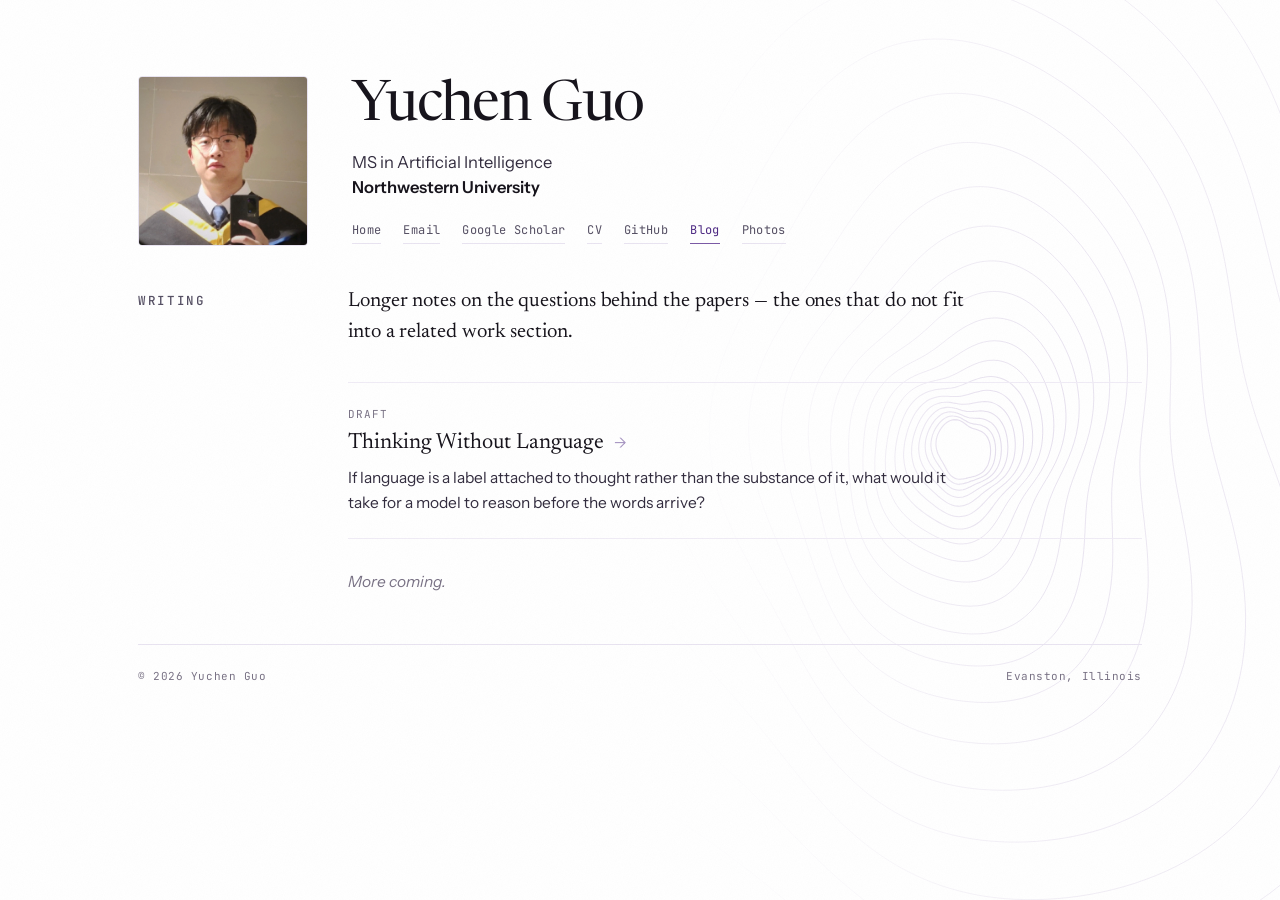
==== blog.html @ db699643 "Add files via upload" ====
<!doctype html>
<html lang="en">
<head>
<meta charset="utf-8" />
<meta name="viewport" content="width=device-width,initial-scale=1" />
<title>Blog — Yuchen Guo</title>
<meta name="description" content="Notes on perception, memory, and what systems learn from experience." />
<meta name="theme-color" content="#ffffff" />
<link rel="icon" type="image/jpeg" href="cat.jpg" />
<link rel="apple-touch-icon" href="cat.jpg" />
<link rel="preconnect" href="https://fonts.googleapis.com" />
<link rel="preconnect" href="https://fonts.gstatic.com" crossorigin />
<link href="https://fonts.googleapis.com/css2?family=Newsreader:ital,opsz,wght@0,6..72,300;0,6..72,400;0,6..72,500;1,6..72,300;1,6..72,400&family=Instrument+Sans:wght@400;500;600&family=JetBrains+Mono:wght@400;500&display=swap" rel="stylesheet" />
<link rel="stylesheet" href="site.css" />
</head>

<body>
<div class="field" aria-hidden="true"><img src="field.svg" alt="" /></div>
<div class="grain" aria-hidden="true"></div>

<div class="page">

  <header class="masthead rise">
    <div class="portrait"><img src="photo.png" alt="Yuchen Guo" /></div>
    <div>
      <h1 class="name">Yuchen Guo</h1>
      <p class="affil">
        MS in Artificial Intelligence<br />
        <span class="school">Northwestern University</span>
      </p>
      <nav class="contact">
        <a href="index.html">Home</a>
        <a href="mailto:yuchenguo2027@u.northwestern.edu">Email</a>
        <a href="#">Google Scholar</a>
        <a href="#">CV</a>
        <a href="#">GitHub</a>
        <a href="blog.html" aria-current="page">Blog</a>
        <a href="photos.html">Photos</a>
      </nav>
    </div>
  </header>

  <section class="band band--open rise rise-2">
    <div class="band-label">Writing</div>
    <div class="band-body">

      <p class="statement">
        Longer notes on the questions behind the papers — the ones that do not fit into a related
        work section.
      </p>

      <div class="post-list" style="margin-top:34px">

        <!-- ── copy this block for each new post ──────────────────────────
        <a class="post" href="posts/your-post.html">
          <div class="post-date">Month DD, YYYY</div>
          <div class="post-title">Title of the post <span class="post-arrow">&rarr;</span></div>
          <p class="post-excerpt">One or two sentences that state the question, not the conclusion.</p>
        </a>
        ─────────────────────────────────────────────────────────────── -->

        <a class="post" href="posts/example.html">
          <div class="post-date">Draft</div>
          <div class="post-title">
            Thinking Without Language
            <span class="post-arrow">&rarr;</span>
          </div>
          <p class="post-excerpt">
            If language is a label attached to thought rather than the substance of it, what would
            it take for a model to reason before the words arrive?
          </p>
        </a>

      </div>

      <p class="empty">More coming.</p>

    </div>
  </section>

  <footer class="foot">
    <span>© <span id="y"></span> Yuchen Guo</span>
    <span>Evanston, Illinois</span>
  </footer>

</div>

<script>
var yEl = document.getElementById('y');
if (yEl) yEl.textContent = new Date().getFullYear();

(function(){
  var img = document.querySelector('.field img');
  if (!img) return;
  if (window.matchMedia('(prefers-reduced-motion: reduce)').matches) return;
  if (!window.matchMedia('(hover: hover)').matches) return;
  var tx=0, ty=0, cx=0, cy=0, running=false;
  addEventListener('pointermove', function(e){
    tx = (e.clientX / innerWidth  - 0.5) * 72;
    ty = (e.clientY / innerHeight - 0.5) * 56;
    if (!running){ running = true; requestAnimationFrame(step); }
  }, {passive:true});
  function step(){
    cx += (tx-cx)*0.022; cy += (ty-cy)*0.022;
    img.style.transform = 'translate(' + cx.toFixed(2) + 'px, calc(-50% + ' + cy.toFixed(2) + 'px))';
    if (Math.abs(tx-cx)>0.15 || Math.abs(ty-cy)>0.15) requestAnimationFrame(step);
    else running = false;
  }
})();
</script>
</body>
</html>
---- site.css ----
/* ═══════════════ tokens ═══════════════ */

:root{
  --ink:        #17141c;
  --ink-soft:   #332d3f;
  --muted:      #565064;
  --faint:      #7a7386;

  --paper:      #ffffff;
  --wash:       #f7f4fb;
  --rule:       #e9e4f1;
  --rule-soft:  #f0ecf6;

  --purple:     #4e2a84;
  --purple-mid: #7b5aa6;
  --purple-tint:#ece5f6;

  --serif: "Newsreader", Georgia, "Times New Roman", serif;
  --sans:  "Instrument Sans", ui-sans-serif, system-ui, -apple-system, "Segoe UI", sans-serif;
  --mono:  "JetBrains Mono", ui-monospace, SFMono-Regular, Menlo, monospace;

  --page:  1060px;
  --rail:  158px;
  --gap:   52px;
}

*{ box-sizing:border-box; margin:0; padding:0 }
html{ -webkit-text-size-adjust:100% }

body{
  background:var(--paper);
  color:var(--ink);
  font-family:var(--sans);
  font-size:16px;
  line-height:1.65;
}

a{ color:var(--purple); text-decoration:none }
a:hover{ color:var(--purple-mid) }

:focus-visible{ outline:2px solid var(--purple); outline-offset:3px; border-radius:2px }

::selection{ background:var(--purple-tint); color:var(--ink) }
::-moz-selection{ background:var(--purple-tint); color:var(--ink) }

.page{ max-width:var(--page); margin:0 auto; padding:0 28px 110px; position:relative; z-index:1 }

/* ═══════════════ isotherm field ═══════════════ */

.field{
  position:fixed;
  inset:0 0 0 auto;
  width:min(58vw, 720px);
  pointer-events:none;
  user-select:none;
  z-index:0;
  overflow:hidden;
  opacity:0;
  animation:fieldIn 1.9s cubic-bezier(.3,.7,.4,1) .35s forwards;
  -webkit-mask-image:linear-gradient(to left,#000 0%,rgba(0,0,0,.85) 28%,rgba(0,0,0,.28) 62%,transparent 88%);
  mask-image:linear-gradient(to left,#000 0%,rgba(0,0,0,.85) 28%,rgba(0,0,0,.28) 62%,transparent 88%);
}
.field img{
  position:absolute;
  top:50%; right:-19%;
  height:150vh; width:auto;
  transform:translate(0,-50%);
  will-change:transform;
}
@keyframes fieldIn{ to{ opacity:.5 } }

/* ═══════════════ paper grain ═══════════════ */

.grain{
  position:fixed; inset:0;
  pointer-events:none;
  z-index:4;
  opacity:.042;
  mix-blend-mode:multiply;
  background-image:url("data:image/svg+xml,%3Csvg xmlns='http://www.w3.org/2000/svg' width='180' height='180'%3E%3Cfilter id='n'%3E%3CfeTurbulence type='fractalNoise' baseFrequency='.86' numOctaves='4' stitchTiles='stitch'/%3E%3CfeColorMatrix type='saturate' values='0'/%3E%3C/filter%3E%3Crect width='180' height='180' filter='url(%23n)'/%3E%3C/svg%3E");
  background-size:180px 180px;
}

/* ═══════════════ masthead ═══════════════ */

.masthead{
  display:grid;
  grid-template-columns:170px 1fr;
  gap:44px;
  align-items:center;
  padding:76px 0 40px;
}

.portrait{
  width:170px;
  border:1px solid var(--rule);
  border-radius:4px;
  overflow:hidden;
  background:var(--wash);
}
.portrait img{ width:100%; display:block }

.name{
  font-family:var(--serif);
  font-size:clamp(38px, 6vw, 56px);
  font-weight:400;
  font-variation-settings:"opsz" 72;
  line-height:1.04;
  letter-spacing:-.030em;
  color:var(--ink);
}

.affil{ margin-top:14px; font-size:16.5px; color:var(--ink-soft); line-height:1.5 }
.affil .school{ color:var(--ink); font-weight:600 }

.contact{
  margin-top:22px;
  display:flex; flex-wrap:wrap; gap:7px 22px;
  font-family:var(--mono); font-size:12px; letter-spacing:.03em;
}
.contact a{
  color:var(--muted);
  border-bottom:1px solid var(--rule);
  padding-bottom:2px;
  transition:color .18s ease, border-color .18s ease;
}
.contact a:hover{ color:var(--purple); border-bottom-color:var(--purple-mid) }
.contact a[aria-current]{ color:var(--purple); border-bottom-color:var(--purple-mid) }

/* ═══════════════ bands ═══════════════ */

.band{
  display:grid;
  grid-template-columns:var(--rail) 1fr;
  gap:var(--gap);
  padding:44px 0;
  border-top:1px solid var(--rule);
}
.band--open{ border-top:0; padding-top:0 }

.band-label{
  font-family:var(--mono);
  font-size:12.5px;
  font-weight:500;
  letter-spacing:.13em;
  text-transform:uppercase;
  color:var(--muted);
  padding-top:5px;
  position:sticky;
  top:30px;
  align-self:start;
}

.band-body{ min-width:0 }

/* ═══════════════ bio ═══════════════ */

.bio p{ max-width:64ch; color:var(--ink-soft); font-size:16px; margin-bottom:14px }
.bio p:last-child{ margin-bottom:0 }
.bio strong{ color:var(--ink); font-weight:600 }
.bio a{ border-bottom:1px solid var(--rule-soft) }
.bio a:hover{ border-bottom-color:var(--purple-mid) }

/* ═══════════════ research ═══════════════ */

.statement{
  font-family:var(--serif);
  font-size:20.5px; font-weight:400;
  line-height:1.5; letter-spacing:-.004em;
  color:var(--ink); max-width:56ch;
}
.statement em{ font-style:italic; color:var(--purple) }

.statement-sub{ margin-top:14px; max-width:62ch; font-size:15.5px; color:var(--ink-soft) }

.keys{
  margin:22px 0 38px;
  font-family:var(--mono); font-size:12px; letter-spacing:.05em;
  color:var(--muted);
  display:flex; flex-wrap:wrap; gap:0 11px;
}
.keys span:not(:last-child)::after{ content:"·"; color:var(--faint); margin-left:11px }

.theme{ padding-bottom:28px }
.theme:last-child{ padding-bottom:0 }

.theme-name{
  position:relative;
  font-family:var(--serif);
  font-size:19.5px; font-weight:400;
  color:var(--ink); margin-bottom:6px;
}
.theme-name::before{
  content:"";
  position:absolute;
  left:-38px; top:.72em;
  width:24px; height:1px;
  background:var(--purple);
  opacity:.8;
}

.theme-note{ max-width:60ch; color:var(--ink-soft); font-size:15.5px }

.theme-refs{ margin:8px 0 0 0; font-family:var(--mono); font-size:11.5px; color:var(--muted) }
.theme-refs a{ color:var(--muted); border-bottom:1px solid var(--rule) }
.theme-refs a:hover{ color:var(--purple); border-bottom-color:var(--purple-mid) }
.theme-refs .dot{ color:var(--faint); margin:0 .5em }

/* ═══════════════ research spine ═══════════════ */

.themes{ position:relative }

.spine{
  position:absolute;
  left:-38px; top:14px; bottom:-78px;
  width:1px;
  background:linear-gradient(to bottom,
    var(--rule) 0%, var(--rule) 72%, rgba(233,228,241,.45) 88%, transparent 100%);
}
.spine-fill{
  position:absolute; left:0; top:0;
  width:1px; height:0;
  background:linear-gradient(to bottom,
    var(--purple) 0%, var(--purple) 86%, rgba(78,42,132,.15) 100%);
  opacity:.6;
}

.theme-name::after{
  content:"";
  position:absolute;
  left:-41px; top:calc(.72em - 3px);
  width:7px; height:7px;
  border-radius:50%;
  background:var(--paper);
  border:1px solid var(--rule);
}

/* no-JS fallback: show everything already lit */
.js .theme-name::before{ opacity:.16; transition:opacity .5s ease }
.js .theme-name::after{ transition:background .5s ease, border-color .5s ease }
.js .theme.lit .theme-name::before{ opacity:.85 }
.js .theme.lit .theme-name::after{ background:var(--purple); border-color:var(--purple) }

@media (max-width: 560px){
  .spine{ display:none }
  .theme-name::after{ display:none }
}

/* ═══════════════ publications ═══════════════ */

.pubgroup + .pubgroup{ margin-top:40px }

.pubgroup-title{
  font-family:var(--mono);
  font-size:11.5px; letter-spacing:.13em; text-transform:uppercase;
  color:var(--purple);
  padding-bottom:10px; margin-bottom:24px;
  border-bottom:1px solid var(--purple-tint);
}

.pub{
  display:grid; grid-template-columns:104px 1fr; gap:22px;
  padding:19px 0;
  border-bottom:1px solid var(--rule-soft);
  align-items:start;
}
.pub:last-of-type{ border-bottom:0 }

.pub-fig{
  width:104px; height:68px;
  border:1px solid var(--rule); border-radius:3px;
  overflow:hidden; background:var(--wash);
}
.pub-fig img{ width:100%; height:100%; object-fit:cover; display:block }

.pub-body{ min-width:0 }
.pub-title{
  font-family:var(--serif); font-size:18px; font-weight:400;
  line-height:1.35; color:var(--ink); margin-bottom:6px;
}
.pub-authors{ font-size:13.5px; line-height:1.55; color:var(--muted); margin-bottom:7px }
.pub-authors .me{ color:var(--ink); font-weight:600 }

.pub-meta{
  display:flex; flex-wrap:wrap; align-items:baseline; gap:6px 14px;
  font-family:var(--mono); font-size:11.5px; letter-spacing:.03em; color:var(--muted);
}
.pub-venue{ color:var(--ink-soft); font-weight:500 }
.pub-flag{
  color:var(--purple);
  border:1px solid var(--purple-tint); background:var(--wash);
  border-radius:2px; padding:1px 6px;
  font-size:10.5px; letter-spacing:.05em; text-transform:uppercase;
}
.pub-links{ margin-left:auto; display:flex; gap:14px }
.pub-links a{ color:var(--muted); border-bottom:1px solid var(--rule) }
.pub-links a:hover{ color:var(--purple); border-bottom-color:var(--purple-mid) }

.pub-foot{ margin-top:20px; font-size:12.5px; color:var(--faint); font-style:italic }

/* ═══════════════ coda ═══════════════ */

.coda blockquote{
  font-family:var(--serif);
  font-size:19px; font-weight:400; font-style:italic;
  line-height:1.5; letter-spacing:-.004em;
  color:var(--ink-soft); max-width:42ch;
}
.coda cite{
  display:block; margin-top:10px;
  font-family:var(--serif); font-size:15.5px;
  font-style:normal; font-weight:400; letter-spacing:0;
  text-align:right; color:var(--muted);
}

/* ═══════════════ blog ═══════════════ */

.post-list{ border-top:1px solid var(--rule-soft) }

.post{
  display:block;
  padding:22px 0;
  border-bottom:1px solid var(--rule-soft);
  color:inherit;
}
.post:hover .post-title{ color:var(--purple) }
.post:hover .post-arrow{ transform:translateX(4px); opacity:1 }

.post-date{
  font-family:var(--mono); font-size:11px;
  letter-spacing:.09em; text-transform:uppercase;
  color:var(--faint); margin-bottom:6px;
}
.post-title{
  font-family:var(--serif); font-size:22px; font-weight:400;
  line-height:1.32; color:var(--ink);
  transition:color .2s ease;
  display:flex; align-items:baseline; gap:10px;
}
.post-arrow{
  font-family:var(--sans); font-size:15px; color:var(--purple);
  opacity:.5; transition:transform .22s ease, opacity .22s ease;
}
.post-excerpt{ margin-top:7px; max-width:62ch; color:var(--ink-soft); font-size:15.5px }

.empty{
  padding:30px 0 6px;
  color:var(--faint); font-size:15.5px; font-style:italic;
}

/* ═══════════════ article (single post) ═══════════════ */

.article{ max-width:64ch }
.article h2{
  font-family:var(--serif); font-size:24px; font-weight:400;
  margin:38px 0 12px; color:var(--ink);
}
.article p{ margin-bottom:18px; color:var(--ink-soft); font-size:16.5px; line-height:1.75 }
.article blockquote{
  margin:26px 0; padding-left:22px;
  border-left:2px solid var(--purple-tint);
  font-family:var(--serif); font-style:italic; font-size:18px; color:var(--muted);
}
.article a{ border-bottom:1px solid var(--rule) }

.back{
  display:inline-block; margin-bottom:30px;
  font-family:var(--mono); font-size:11.5px;
  letter-spacing:.09em; text-transform:uppercase;
  color:var(--muted); border-bottom:1px solid var(--rule);
}
.back:hover{ color:var(--purple); border-bottom-color:var(--purple-mid) }

/* ═══════════════ photos + map ═══════════════ */

#map{
  height:440px;
  border:1px solid var(--rule);
  border-radius:4px;
  background:var(--wash);
  filter:saturate(.42);
}
.leaflet-container{ font-family:var(--sans) !important; background:#fff !important }
.leaflet-popup-content-wrapper{
  border-radius:3px !important;
  box-shadow:0 2px 14px rgba(23,20,28,.12) !important;
}
.leaflet-popup-content{
  margin:11px 14px !important;
  font-family:var(--sans) !important; font-size:13px !important; color:var(--ink) !important;
}
.leaflet-popup-content .pin-note{
  display:block; margin-top:2px;
  font-family:var(--mono); font-size:10.5px;
  letter-spacing:.06em; text-transform:uppercase; color:var(--faint);
}
.leaflet-control-attribution{ font-size:9px !important; opacity:.5 }

.map-note{
  margin-top:12px;
  font-family:var(--mono); font-size:11px; letter-spacing:.05em;
  color:var(--faint);
}

.gallery{
  columns:3; column-gap:14px;
}
.shot{
  break-inside:avoid;
  margin-bottom:14px;
  border:1px solid var(--rule);
  border-radius:3px;
  overflow:hidden;
  background:var(--wash);
  position:relative;
}
.shot img{ width:100%; display:block; transition:transform .5s cubic-bezier(.2,.7,.3,1) }
.shot:hover img{ transform:scale(1.028) }
.shot figcaption{
  position:absolute; left:0; right:0; bottom:0;
  padding:16px 12px 9px;
  font-family:var(--mono); font-size:10px;
  letter-spacing:.09em; text-transform:uppercase;
  color:#fff;
  background:linear-gradient(to top, rgba(23,20,28,.62), transparent);
  opacity:0; transition:opacity .28s ease;
}
.shot:hover figcaption{ opacity:1 }

/* ═══════════════ footer ═══════════════ */

.foot{
  border-top:1px solid var(--rule);
  padding-top:22px;
  display:flex; justify-content:space-between; flex-wrap:wrap; gap:8px;
  font-family:var(--mono); font-size:11px; letter-spacing:.05em; color:var(--faint);
}

/* ═══════════════ motion ═══════════════ */

.rise{ opacity:0; transform:translateY(8px); animation:rise .6s cubic-bezier(.22,.68,.35,1) forwards }
.rise-2{ animation-delay:.1s }
@keyframes rise{ to{ opacity:1; transform:none } }

@media (prefers-reduced-motion: reduce){
  .rise{ animation:none; opacity:1; transform:none }
  .field{ animation:none; opacity:.44 }
  *{ transition:none !important }
}

/* ═══════════════ responsive ═══════════════ */

@media (max-width: 1180px){
  .field{ width:min(66vw, 560px) }
  @keyframes fieldIn{ to{ opacity:.4 } }
  .gallery{ columns:2 }
}

@media (max-width: 880px){
  .band{ grid-template-columns:1fr; gap:18px; padding:38px 0 }
  .band-label{ padding-top:0; position:static }
  .masthead{ padding:56px 0 34px; gap:32px; grid-template-columns:140px 1fr }
  .portrait{ width:140px }
}

@media (max-width: 720px){
  .field{ display:none }
}

@media (max-width: 560px){
  .page{ padding:0 20px 72px }
  .masthead{ grid-template-columns:1fr; gap:22px; padding:44px 0 30px; align-items:start }
  .portrait{ width:118px }
  .statement{ font-size:19px }
  .pub{ grid-template-columns:1fr; gap:14px }
  .pub-fig{ width:100%; height:130px }
  .pub-links{ margin-left:0; width:100%; margin-top:4px }
  .theme-name::before{ display:none }
  .gallery{ columns:1 }
  #map{ height:340px }
  .post-title{ font-size:20px }
}
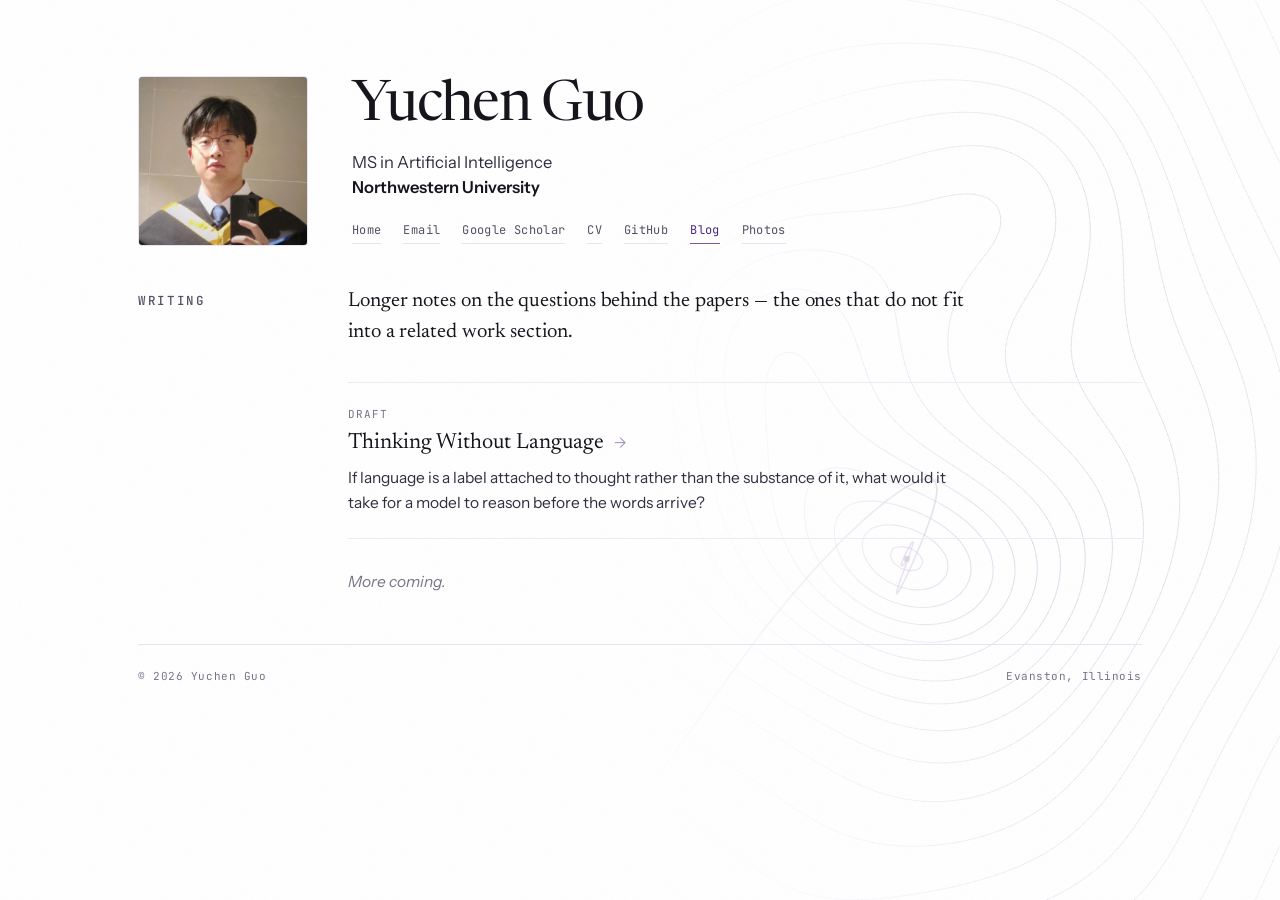
==== commit d06ee50c: "Add files via upload" ====
--- a/blog.html
+++ b/blog.html
@@ -15,7 +15,7 @@
 </head>
 
 <body>
-<div class="field" aria-hidden="true"><img src="field.svg" alt="" /></div>
+<div class="field" aria-hidden="true"></div>
 <div class="grain" aria-hidden="true"></div>
 
 <div class="page">
@@ -89,24 +89,8 @@
 var yEl = document.getElementById('y');
 if (yEl) yEl.textContent = new Date().getFullYear();
 
-(function(){
-  var img = document.querySelector('.field img');
-  if (!img) return;
-  if (window.matchMedia('(prefers-reduced-motion: reduce)').matches) return;
-  if (!window.matchMedia('(hover: hover)').matches) return;
-  var tx=0, ty=0, cx=0, cy=0, running=false;
-  addEventListener('pointermove', function(e){
-    tx = (e.clientX / innerWidth  - 0.5) * 72;
-    ty = (e.clientY / innerHeight - 0.5) * 56;
-    if (!running){ running = true; requestAnimationFrame(step); }
-  }, {passive:true});
-  function step(){
-    cx += (tx-cx)*0.022; cy += (ty-cy)*0.022;
-    img.style.transform = 'translate(' + cx.toFixed(2) + 'px, calc(-50% + ' + cy.toFixed(2) + 'px))';
-    if (Math.abs(tx-cx)>0.15 || Math.abs(ty-cy)>0.15) requestAnimationFrame(step);
-    else running = false;
-  }
-})();
+
 </script>
+<script src="field.js"></script>
 </body>
 </html>
--- a/site.css
+++ b/site.css
@@ -60,12 +60,11 @@
   -webkit-mask-image:linear-gradient(to left,#000 0%,rgba(0,0,0,.85) 28%,rgba(0,0,0,.28) 62%,transparent 88%);
   mask-image:linear-gradient(to left,#000 0%,rgba(0,0,0,.85) 28%,rgba(0,0,0,.28) 62%,transparent 88%);
 }
-.field img{
+.field canvas{
   position:absolute;
-  top:50%; right:-19%;
-  height:150vh; width:auto;
-  transform:translate(0,-50%);
-  will-change:transform;
+  inset:0;
+  width:100%; height:100%;
+  display:block;
 }
 @keyframes fieldIn{ to{ opacity:.5 } }
 
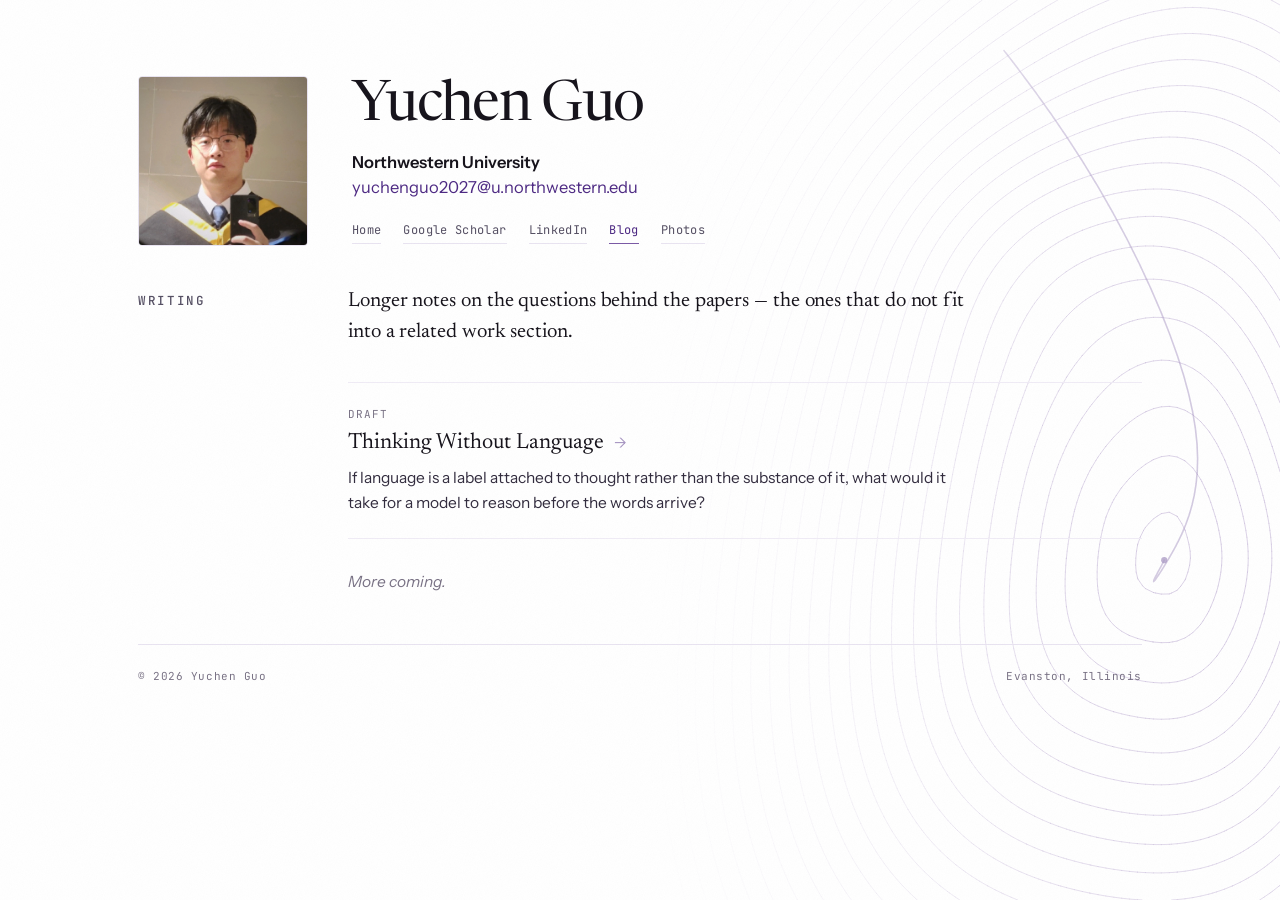
==== commit f05af444: "Update contact information and links in blog.html" ====
--- a/blog.html
+++ b/blog.html
@@ -20,21 +20,20 @@
 
 <div class="page">
 
+  <!-- ══════ MASTHEAD ══════ -->
   <header class="masthead rise">
     <div class="portrait"><img src="photo.png" alt="Yuchen Guo" /></div>
     <div>
       <h1 class="name">Yuchen Guo</h1>
       <p class="affil">
-        MS in Artificial Intelligence<br />
-        <span class="school">Northwestern University</span>
+        <span class="school">Northwestern University</span><br />
+        <a href="mailto:yuchenguo2027@u.northwestern.edu">yuchenguo2027@u.northwestern.edu</a>
       </p>
       <nav class="contact">
         <a href="index.html">Home</a>
-        <a href="mailto:yuchenguo2027@u.northwestern.edu">Email</a>
-        <a href="#">Google Scholar</a>
-        <a href="#">CV</a>
-        <a href="#">GitHub</a>
-        <a href="blog.html" aria-current="page">Blog</a>
+        <a href="https://scholar.google.com/citations?user=2wsaCVoAAAAJ&amp;hl=en" target="_blank" rel="noopener noreferrer">Google Scholar</a>
+        <a href="https://www.linkedin.com/in/yuchenguonu/" target="_blank" rel="noopener noreferrer">LinkedIn</a>
+        <a href="blog.html"  aria-current="page">Blog</a>
         <a href="photos.html">Photos</a>
       </nav>
     </div>
--- a/site.css
+++ b/site.css
@@ -124,7 +124,10 @@
   transition:color .18s ease, border-color .18s ease;
 }
 .contact a:hover{ color:var(--purple); border-bottom-color:var(--purple-mid) }
-.contact a[aria-current]{ color:var(--purple); border-bottom-color:var(--purple-mid) }
+.contact a[aria-current]{
+  color:var(--purple);
+  border-bottom-color:var(--purple-mid);
+}
 
 /* ═══════════════ bands ═══════════════ */
 
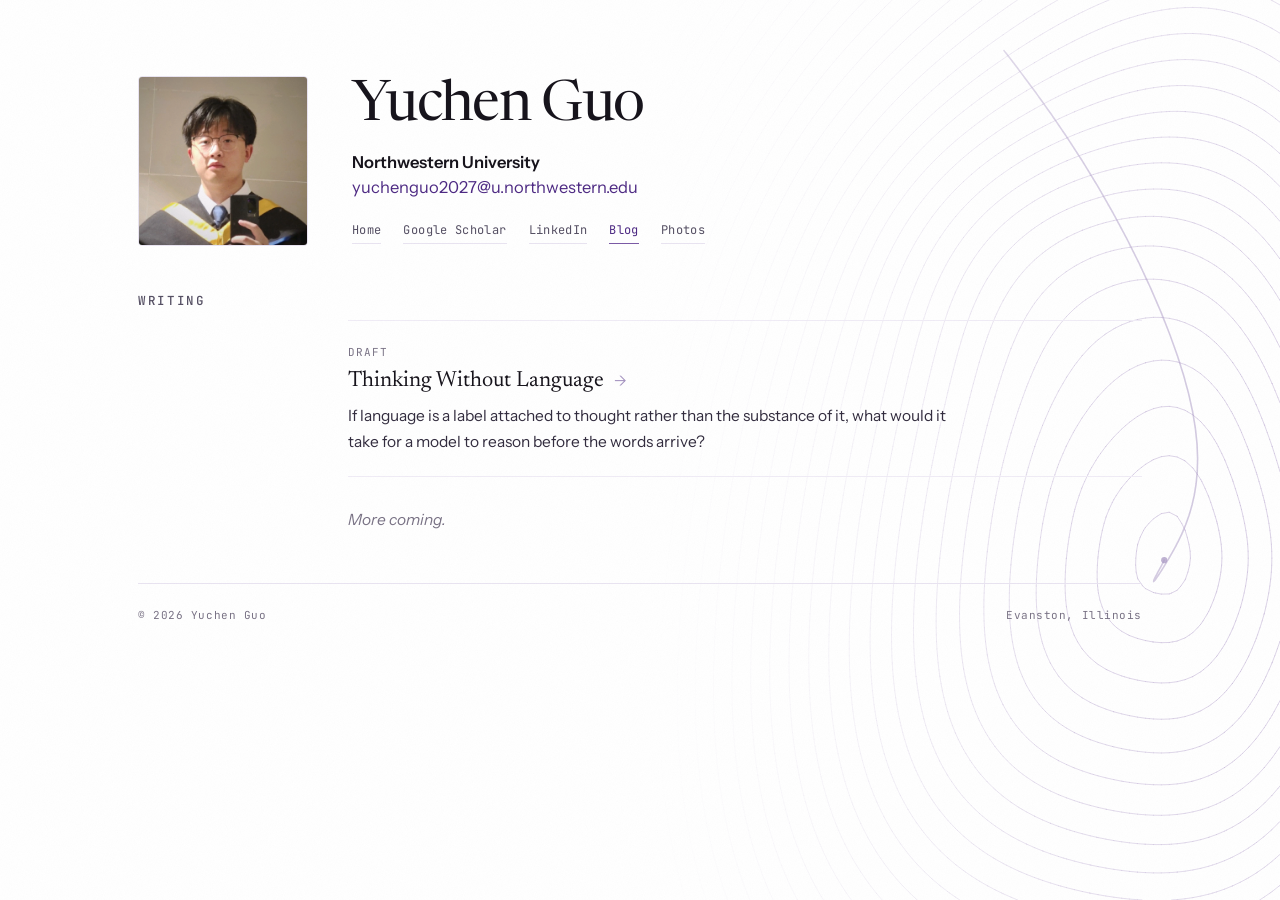
==== commit e7daf1a7: "Remove paragraph on questions behind papers Removed unnecessary paragraph about notes on questions." ====
--- a/blog.html
+++ b/blog.html
@@ -42,11 +42,6 @@
   <section class="band band--open rise rise-2">
     <div class="band-label">Writing</div>
     <div class="band-body">
-
-      <p class="statement">
-        Longer notes on the questions behind the papers — the ones that do not fit into a related
-        work section.
-      </p>
 
       <div class="post-list" style="margin-top:34px">
 
